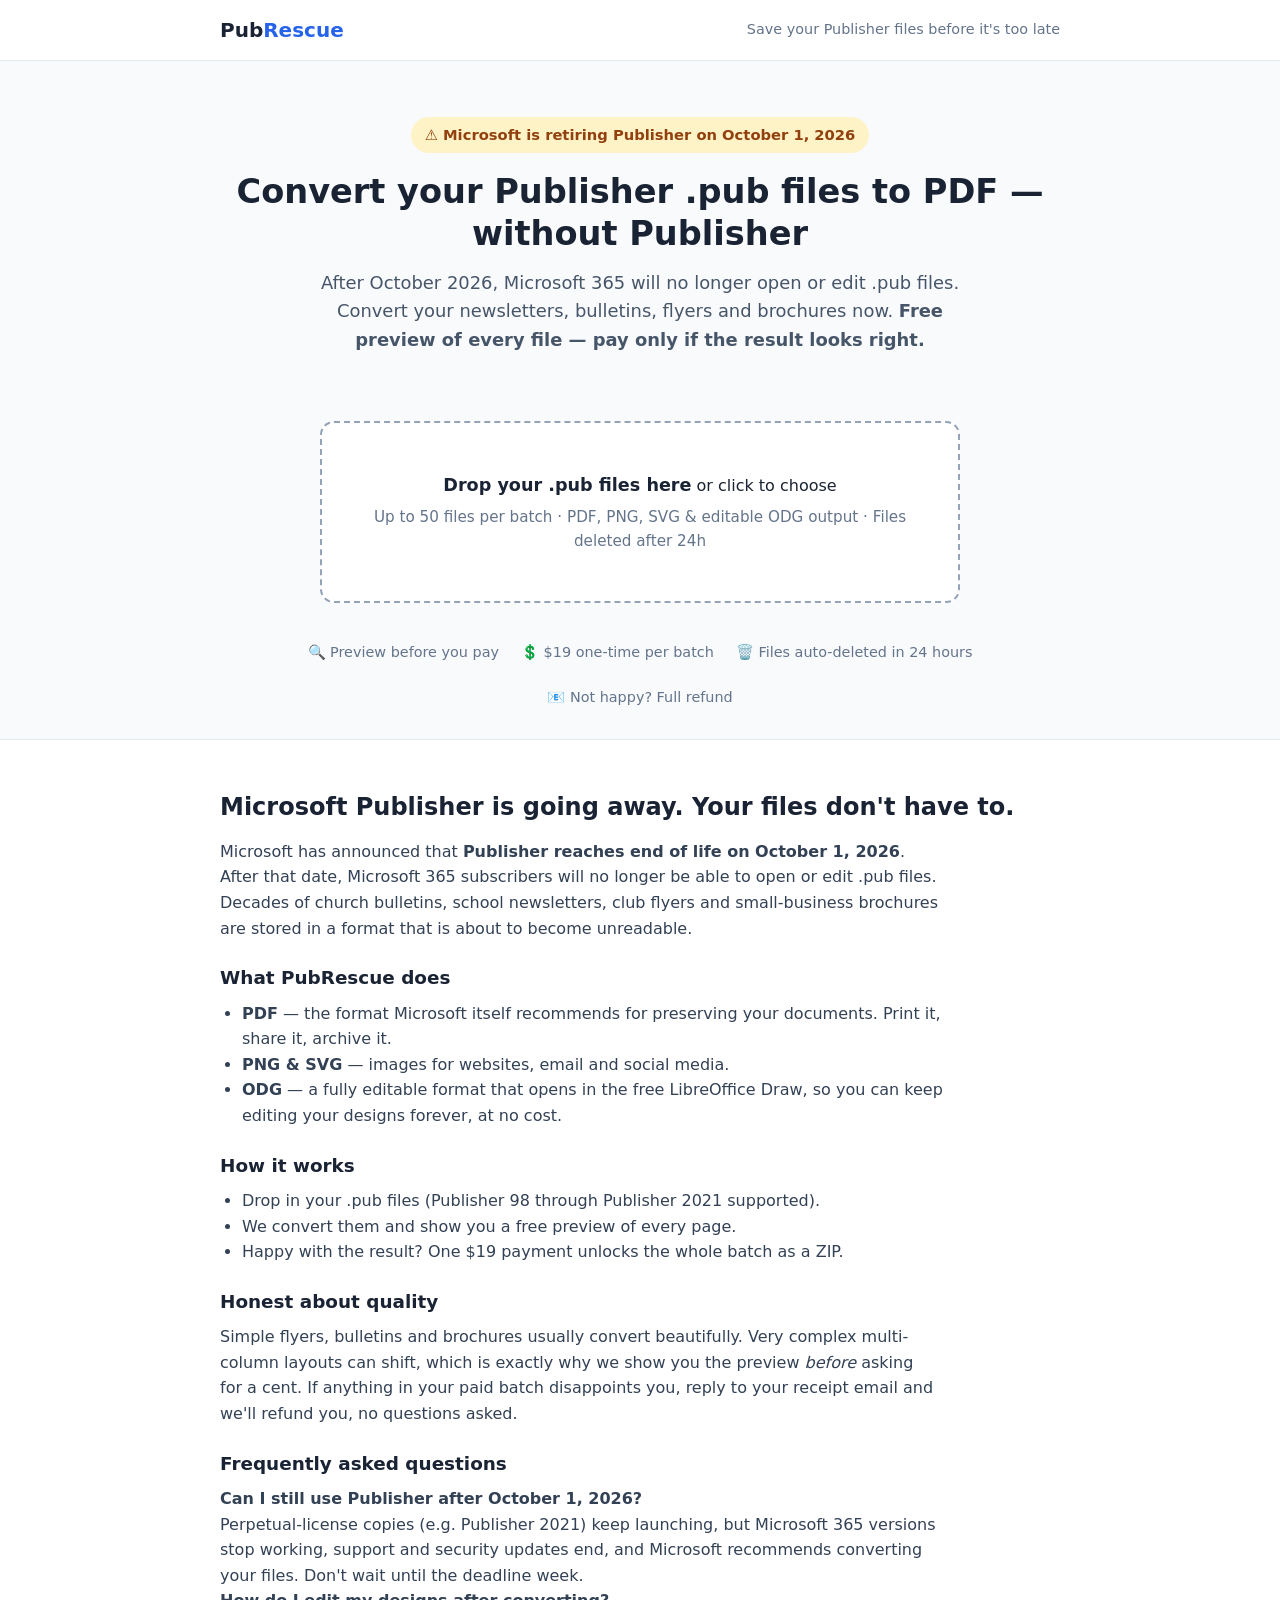
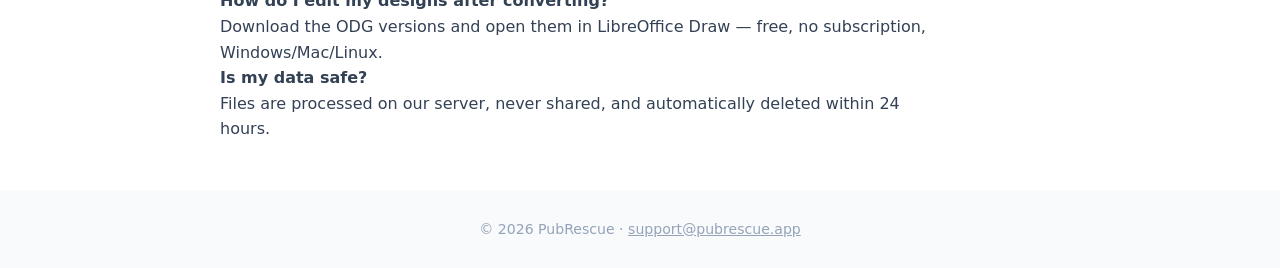
==== worker/static/index.html @ 9e16995a "PubRescue: .pub converter web app (preview-then-pay, PayPal checkout)" ====
<!DOCTYPE html>
<html lang="en">
<head>
<meta charset="UTF-8">
<meta name="viewport" content="width=device-width, initial-scale=1.0">
<title>PubRescue — Convert Microsoft Publisher .pub files to PDF (Publisher is retiring Oct 2026)</title>
<meta name="description" content="Microsoft Publisher reaches end of life on October 1, 2026. Convert your .pub files to PDF, PNG, SVG and editable formats in your browser — no Publisher needed. Free preview, pay only if it looks right.">
<style>
:root{--ink:#1a2333;--accent:#2563eb;--accent-dark:#1e40af;--bg:#f8fafc;--ok:#16a34a;--warn:#d97706}
*{box-sizing:border-box;margin:0;padding:0}
body{font-family:system-ui,-apple-system,Segoe UI,Roboto,sans-serif;color:var(--ink);background:var(--bg);line-height:1.6}
.wrap{max-width:880px;margin:0 auto;padding:0 20px}
header{background:#fff;border-bottom:1px solid #e2e8f0;padding:14px 0}
header .wrap{display:flex;justify-content:space-between;align-items:center}
.logo{font-weight:800;font-size:1.25rem}.logo span{color:var(--accent)}
.hero{text-align:center;padding:56px 0 28px}
.hero h1{font-size:2.1rem;line-height:1.25;margin-bottom:14px}
.hero p.sub{font-size:1.12rem;color:#475569;max-width:640px;margin:0 auto 8px}
.deadline{display:inline-block;background:#fef3c7;color:#92400e;font-weight:600;padding:6px 14px;border-radius:999px;font-size:.92rem;margin-bottom:18px}
.drop{margin:30px auto;max-width:640px;border:2px dashed #94a3b8;border-radius:14px;background:#fff;padding:48px 24px;text-align:center;cursor:pointer;transition:.15s}
.drop.drag{border-color:var(--accent);background:#eff6ff}
.drop strong{font-size:1.1rem}.drop p{color:#64748b;font-size:.95rem;margin-top:6px}
.btn{display:inline-block;background:var(--accent);color:#fff;font-weight:600;border:none;border-radius:8px;padding:12px 26px;font-size:1rem;cursor:pointer;text-decoration:none}
.btn:hover{background:var(--accent-dark)}.btn[disabled]{opacity:.5;cursor:default}
.btn-big{font-size:1.15rem;padding:14px 34px}
#results{max-width:760px;margin:0 auto 40px;display:none}
.filecard{background:#fff;border:1px solid #e2e8f0;border-radius:10px;padding:16px;margin-bottom:14px;display:flex;gap:16px;align-items:flex-start}
.filecard img{width:120px;border:1px solid #e2e8f0;border-radius:4px}
.filecard .meta{flex:1}
.status-done{color:var(--ok);font-weight:600}.status-error{color:#dc2626}.status-converting{color:var(--warn)}
.paybar{position:sticky;bottom:0;background:#fff;border-top:1px solid #e2e8f0;padding:14px 0;text-align:center;display:none}
.trust{display:flex;gap:22px;justify-content:center;flex-wrap:wrap;color:#64748b;font-size:.9rem;padding:8px 0 30px}
section.info{background:#fff;border-top:1px solid #e2e8f0;padding:48px 0}
section.info h2{font-size:1.5rem;margin-bottom:12px}
section.info h3{font-size:1.15rem;margin:22px 0 8px}
section.info p,section.info li{color:#334155;max-width:720px}
section.info ul{padding-left:22px}
footer{padding:28px 0;text-align:center;color:#94a3b8;font-size:.88rem}
.spinner{display:inline-block;width:14px;height:14px;border:2px solid #cbd5e1;border-top-color:var(--accent);border-radius:50%;animation:spin .8s linear infinite;vertical-align:-2px}
@keyframes spin{to{transform:rotate(360deg)}}
</style>
</head>
<body>
<header><div class="wrap">
  <div class="logo">Pub<span>Rescue</span></div>
  <div style="color:#64748b;font-size:.9rem">Save your Publisher files before it's too late</div>
</div></header>

<div class="hero wrap">
  <div class="deadline">⚠️ Microsoft is retiring Publisher on October 1, 2026</div>
  <h1>Convert your Publisher .pub files to PDF — without Publisher</h1>
  <p class="sub">After October 2026, Microsoft 365 will no longer open or edit .pub files. Convert your newsletters, bulletins, flyers and brochures now. <strong>Free preview of every file — pay only if the result looks right.</strong></p>
</div>

<div class="wrap">
  <div class="drop" id="drop">
    <strong>Drop your .pub files here</strong> or click to choose
    <p>Up to 50 files per batch · PDF, PNG, SVG &amp; editable ODG output · Files deleted after 24h</p>
    <input type="file" id="fileinput" accept=".pub" multiple hidden>
  </div>

  <div id="results"></div>

  <div class="trust">
    <span>🔍 Preview before you pay</span>
    <span>💲 $19 one-time per batch</span>
    <span>🗑️ Files auto-deleted in 24 hours</span>
    <span>📧 Not happy? Full refund</span>
  </div>
</div>

<div class="paybar" id="paybar">
  <div class="wrap">
    <button class="btn btn-big" id="paybtn">Unlock &amp; download all conversions — $19</button>
    <div style="color:#64748b;font-size:.85rem;margin-top:6px">One-time payment for this whole batch. Instant download. Refund if you're not satisfied.</div>
  </div>
</div>

<section class="info"><div class="wrap">
  <h2>Microsoft Publisher is going away. Your files don't have to.</h2>
  <p>Microsoft has announced that <strong>Publisher reaches end of life on October 1, 2026</strong>. After that date, Microsoft 365 subscribers will no longer be able to open or edit .pub files. Decades of church bulletins, school newsletters, club flyers and small-business brochures are stored in a format that is about to become unreadable.</p>

  <h3>What PubRescue does</h3>
  <ul>
    <li><strong>PDF</strong> — the format Microsoft itself recommends for preserving your documents. Print it, share it, archive it.</li>
    <li><strong>PNG &amp; SVG</strong> — images for websites, email and social media.</li>
    <li><strong>ODG</strong> — a fully editable format that opens in the free LibreOffice Draw, so you can keep editing your designs forever, at no cost.</li>
  </ul>

  <h3>How it works</h3>
  <ul>
    <li>Drop in your .pub files (Publisher 98 through Publisher 2021 supported).</li>
    <li>We convert them and show you a free preview of every page.</li>
    <li>Happy with the result? One $19 payment unlocks the whole batch as a ZIP.</li>
  </ul>

  <h3>Honest about quality</h3>
  <p>Simple flyers, bulletins and brochures usually convert beautifully. Very complex multi-column layouts can shift, which is exactly why we show you the preview <em>before</em> asking for a cent. If anything in your paid batch disappoints you, reply to your receipt email and we'll refund you, no questions asked.</p>

  <h3>Frequently asked questions</h3>
  <p><strong>Can I still use Publisher after October 1, 2026?</strong><br>Perpetual-license copies (e.g. Publisher 2021) keep launching, but Microsoft 365 versions stop working, support and security updates end, and Microsoft recommends converting your files. Don't wait until the deadline week.</p>
  <p><strong>How do I edit my designs after converting?</strong><br>Download the ODG versions and open them in LibreOffice Draw — free, no subscription, Windows/Mac/Linux.</p>
  <p><strong>Is my data safe?</strong><br>Files are processed on our server, never shared, and automatically deleted within 24 hours.</p>
</div></section>

<footer>© 2026 PubRescue · <a href="mailto:support@pubrescue.app" style="color:#94a3b8">support@pubrescue.app</a></footer>

<script>
const API = "";
let jobId = null, pollTimer = null;

const drop = document.getElementById("drop");
const input = document.getElementById("fileinput");
const results = document.getElementById("results");
const paybar = document.getElementById("paybar");
const paybtn = document.getElementById("paybtn");

drop.onclick = () => input.click();
drop.ondragover = e => { e.preventDefault(); drop.classList.add("drag"); };
drop.ondragleave = () => drop.classList.remove("drag");
drop.ondrop = e => { e.preventDefault(); drop.classList.remove("drag"); upload(e.dataTransfer.files); };
input.onchange = () => upload(input.files);

async function upload(fileList) {
  const files = [...fileList].filter(f => f.name.toLowerCase().endsWith(".pub"));
  if (!files.length) { alert("Please choose .pub (Microsoft Publisher) files."); return; }
  const fd = new FormData();
  files.forEach(f => fd.append("files", f));
  fd.append("formats", "pdf,png,svg,odg");
  results.style.display = "block";
  results.innerHTML = '<p><span class="spinner"></span> Uploading ' + files.length + ' file(s)…</p>';
  const r = await fetch(API + "/api/jobs", { method: "POST", body: fd });
  if (!r.ok) { results.innerHTML = "<p class='status-error'>Upload failed — please try again.</p>"; return; }
  const data = await r.json();
  jobId = data.job_id;
  render(data.files, false);
  pollTimer = setInterval(poll, 2500);
}

async function poll() {
  const r = await fetch(API + "/api/jobs/" + jobId);
  if (!r.ok) return;
  const data = await r.json();
  render(data.files, data.paid);
  if (data.files.every(f => f.status === "done" || f.status === "error")) {
    clearInterval(pollTimer);
    if (data.files.some(f => f.status === "done")) paybar.style.display = data.paid ? "none" : "block";
    if (data.paid) showDownload();
  }
}

function render(files, paid) {
  results.style.display = "block";
  results.innerHTML = files.map(f => {
    let badge = f.status === "done" ? '<span class="status-done">✓ converted</span>'
      : f.status === "error" ? '<span class="status-error">✗ ' + (f.error || "failed") + '</span>'
      : '<span class="status-converting"><span class="spinner"></span> converting…</span>';
    let img = f.previews && f.previews.length
      ? '<a href="' + API + f.previews[0] + '" target="_blank"><img src="' + API + f.previews[0] + '" alt="preview"></a>' : "";
    let pages = f.previews && f.previews.length > 1
      ? '<div style="font-size:.85rem;color:#64748b">' + f.previews.length + ' page previews — click image to view</div>' : "";
    return '<div class="filecard">' + img + '<div class="meta"><strong>' + f.name + '</strong><div>' + badge + '</div>' + pages + '</div></div>';
  }).join("");
}

paybtn.onclick = async () => {
  paybtn.disabled = true;
  const r = await fetch(API + "/api/jobs/" + jobId + "/checkout", { method: "POST",
    headers: { "Content-Type": "application/json" },
    body: JSON.stringify({ success_url: location.origin + location.pathname + "?job=" + jobId + "&paid=1",
                           cancel_url: location.origin + location.pathname + "?job=" + jobId }) });
  const data = await r.json();
  if (data.paid) { showDownload(); return; }
  if (data.checkout_url) location.href = data.checkout_url;
  else { alert("Payments aren't live yet — email support@pubrescue.app and we'll convert your batch manually."); paybtn.disabled = false; }
};

function showDownload() {
  paybar.style.display = "block";
  paybar.querySelector(".wrap").innerHTML =
    '<a class="btn btn-big" href="' + API + "/api/jobs/" + jobId + '/download">⬇ Download your converted files (ZIP)</a>' +
    '<div style="color:#64748b;font-size:.85rem;margin-top:6px">Link works for 24 hours. Previews are now un-watermarked too.</div>';
}

// Returning from Stripe checkout
const params = new URLSearchParams(location.search);
if (params.get("job")) {
  jobId = params.get("job");
  if (params.get("paid") === "1") {
    fetch(API + "/api/jobs/" + jobId + "/verify", { method: "POST" })
      .then(r => r.json()).then(d => { poll(); if (d.paid) showDownload(); });
  } else { poll(); pollTimer = setInterval(poll, 2500); }
}
</script>
</body>
</html>
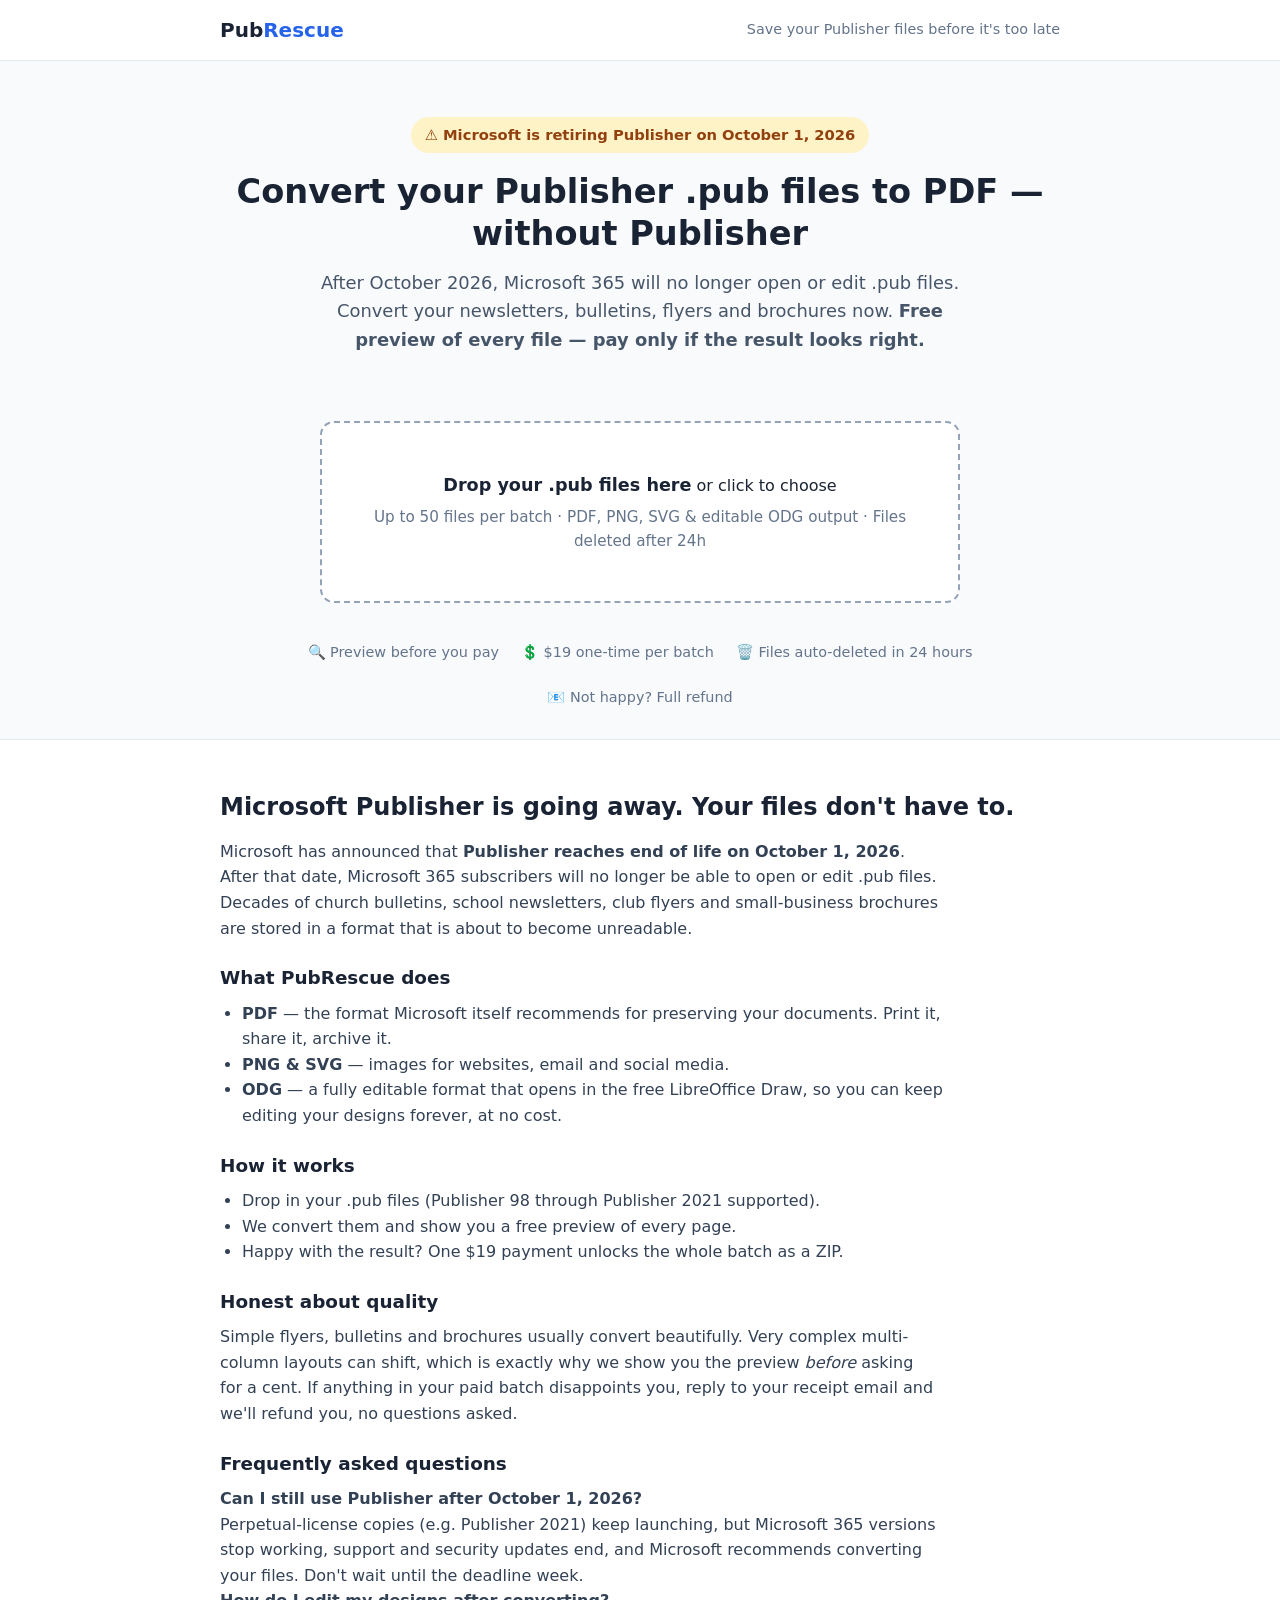
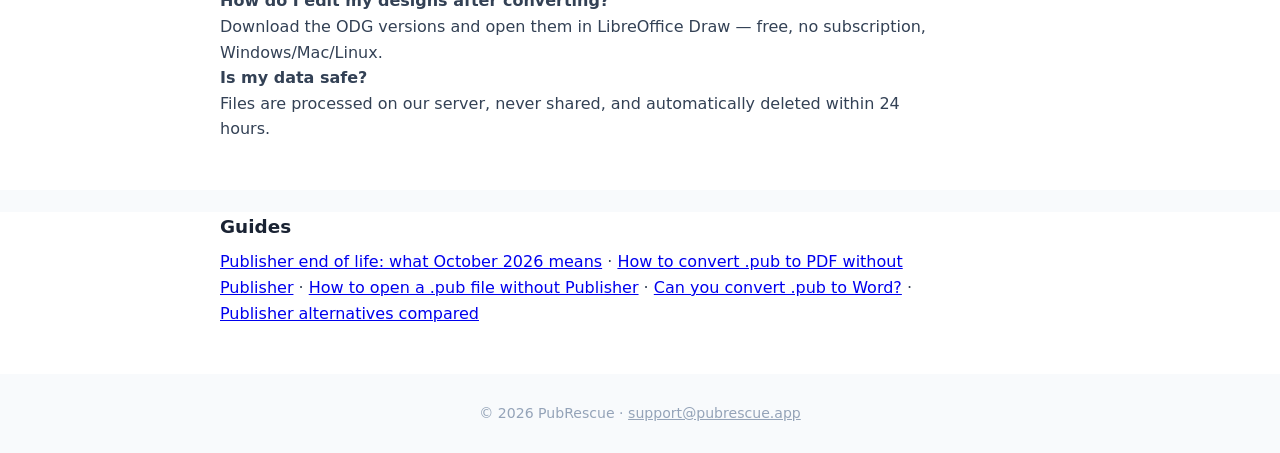
==== commit 219cedab: "SEO content: 5 guide pages, sitemap, robots, IndexNow key" ====
--- a/worker/static/index.html
+++ b/worker/static/index.html
@@ -103,6 +103,17 @@
   <p><strong>Is my data safe?</strong><br>Files are processed on our server, never shared, and automatically deleted within 24 hours.</p>
 </div></section>
 
+<section class="info" style="border-top:none;padding-top:0"><div class="wrap">
+  <h3>Guides</h3>
+  <p>
+    <a href="/microsoft-publisher-end-of-life/">Publisher end of life: what October 2026 means</a> ·
+    <a href="/convert-pub-to-pdf/">How to convert .pub to PDF without Publisher</a> ·
+    <a href="/open-pub-file-without-publisher/">How to open a .pub file without Publisher</a> ·
+    <a href="/convert-pub-to-word/">Can you convert .pub to Word?</a> ·
+    <a href="/publisher-alternatives/">Publisher alternatives compared</a>
+  </p>
+</div></section>
+
 <footer>© 2026 PubRescue · <a href="mailto:support@pubrescue.app" style="color:#94a3b8">support@pubrescue.app</a></footer>
 
 <script>
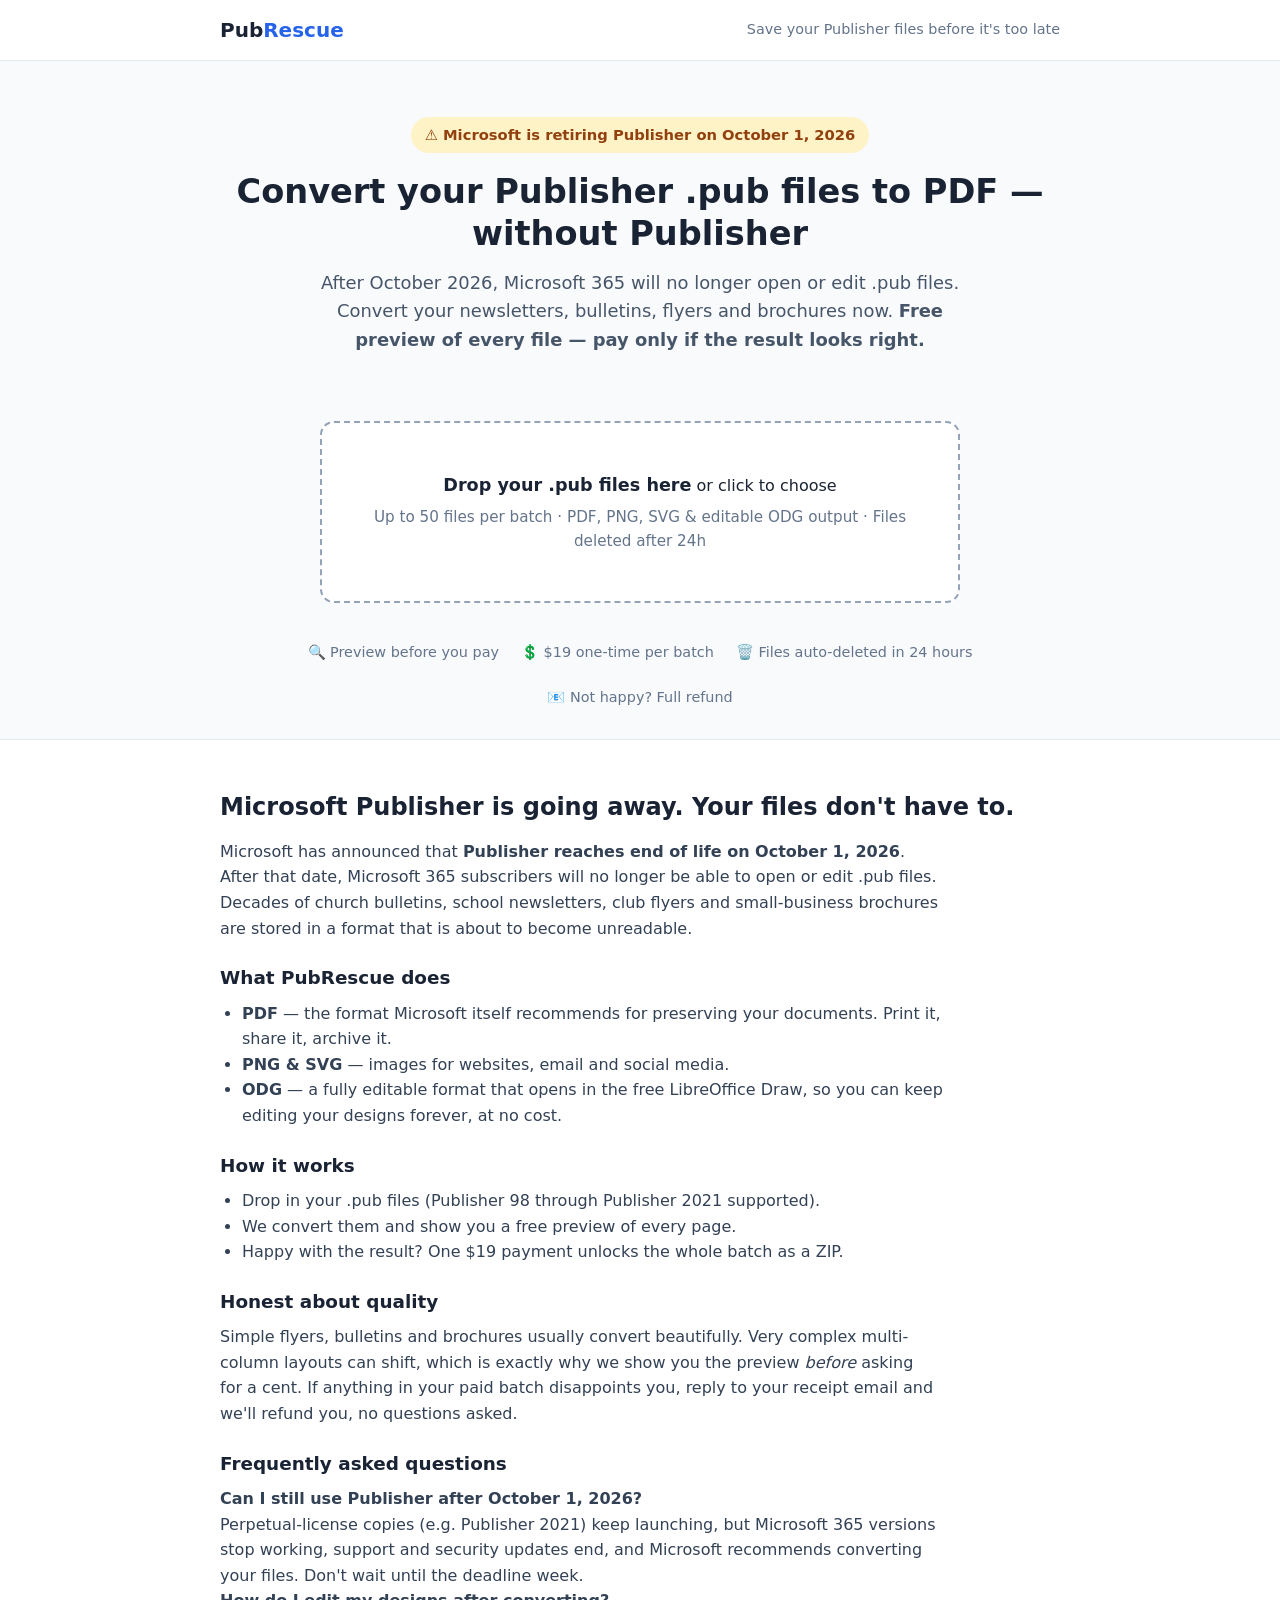
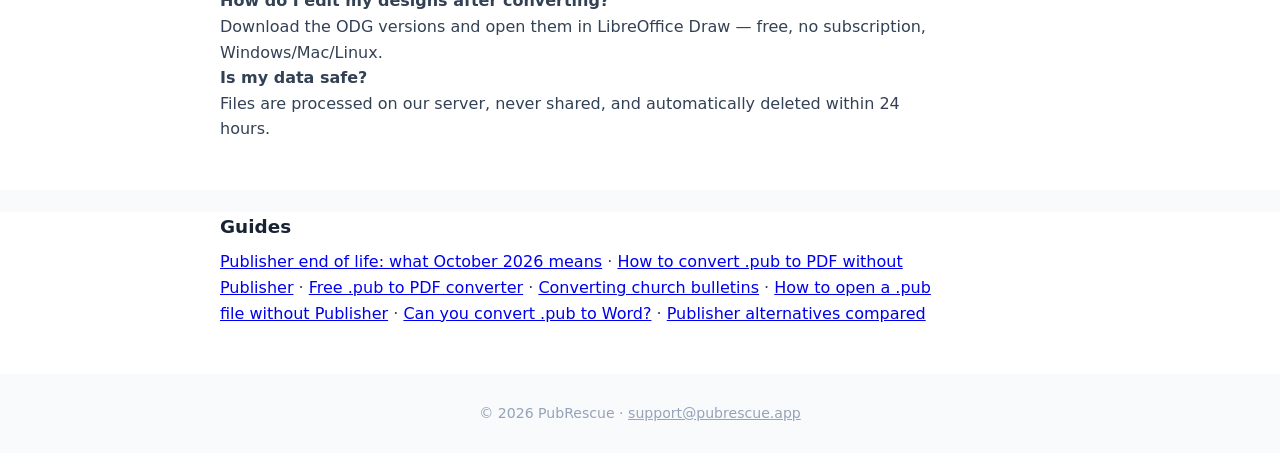
==== commit 00a9f350: "Add 2 long-tail SEO pages (church bulletins, free converter); update sitemap" ====
--- a/worker/static/index.html
+++ b/worker/static/index.html
@@ -5,6 +5,7 @@
 <meta name="viewport" content="width=device-width, initial-scale=1.0">
 <title>PubRescue — Convert Microsoft Publisher .pub files to PDF (Publisher is retiring Oct 2026)</title>
 <meta name="description" content="Microsoft Publisher reaches end of life on October 1, 2026. Convert your .pub files to PDF, PNG, SVG and editable formats in your browser — no Publisher needed. Free preview, pay only if it looks right.">
+<meta name="google-site-verification" content="LUrYrcus9rBnHI8IbCJ8LaJGXWtmQxETS2uUGJCSThk">
 <style>
 :root{--ink:#1a2333;--accent:#2563eb;--accent-dark:#1e40af;--bg:#f8fafc;--ok:#16a34a;--warn:#d97706}
 *{box-sizing:border-box;margin:0;padding:0}
@@ -108,6 +109,8 @@
   <p>
     <a href="/microsoft-publisher-end-of-life/">Publisher end of life: what October 2026 means</a> ·
     <a href="/convert-pub-to-pdf/">How to convert .pub to PDF without Publisher</a> ·
+    <a href="/free-pub-to-pdf-converter/">Free .pub to PDF converter</a> ·
+    <a href="/convert-church-bulletins-publisher/">Converting church bulletins</a> ·
     <a href="/open-pub-file-without-publisher/">How to open a .pub file without Publisher</a> ·
     <a href="/convert-pub-to-word/">Can you convert .pub to Word?</a> ·
     <a href="/publisher-alternatives/">Publisher alternatives compared</a>
